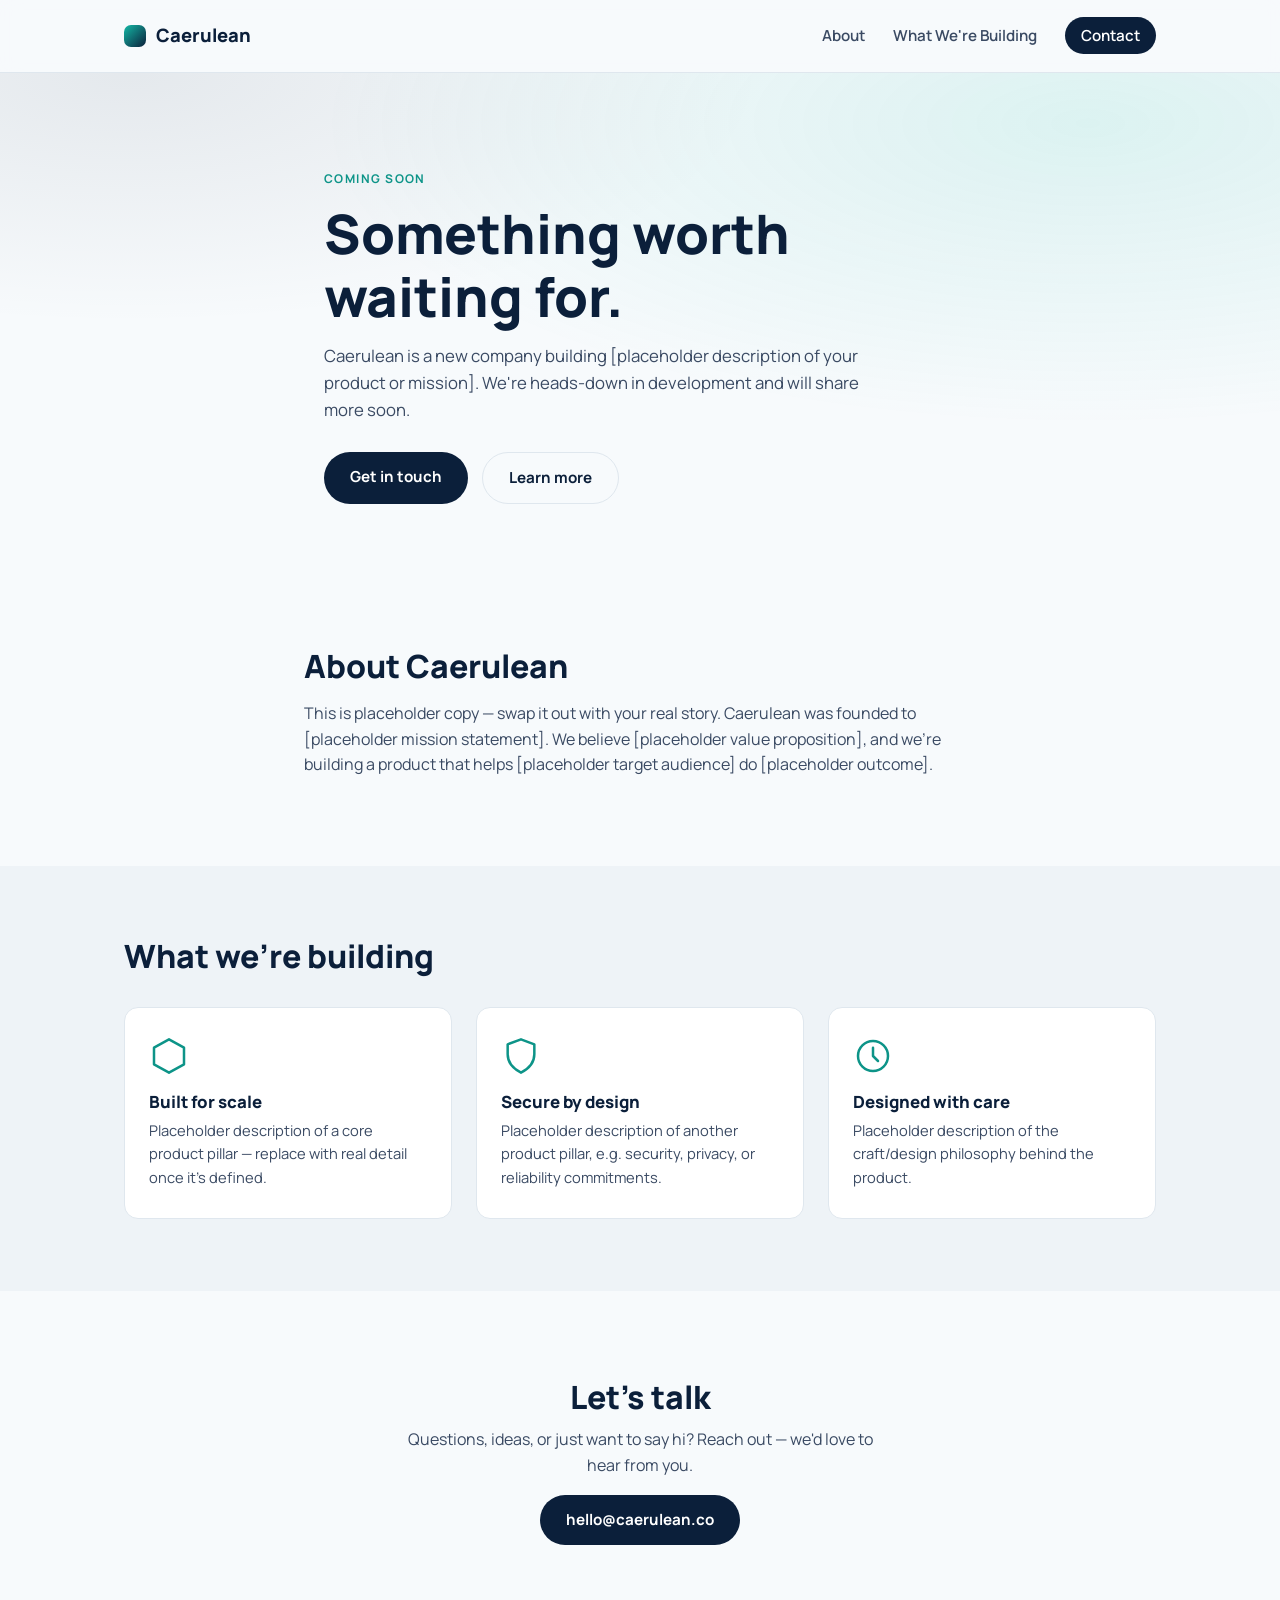
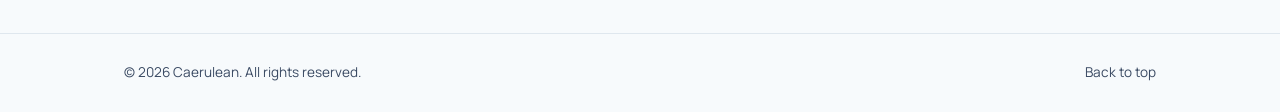
==== index.html @ bc35dc92 "Add first draft of Caerulean landing page Static HTML/CSS/JS site with hero, about, features, and co" ====
<!doctype html>
<html lang="en">
<head>
  <meta charset="UTF-8" />
  <meta name="viewport" content="width=device-width, initial-scale=1.0" />
  <title>Caerulean</title>
  <meta name="description" content="Caerulean is coming soon. We're building something worth waiting for." />
  <link rel="icon" href="favicon.svg" type="image/svg+xml" />
  <link rel="preconnect" href="https://fonts.googleapis.com" />
  <link rel="preconnect" href="https://fonts.gstatic.com" crossorigin />
  <link href="https://fonts.googleapis.com/css2?family=Manrope:wght@400;500;600;700;800&display=swap" rel="stylesheet" />
  <link rel="stylesheet" href="css/styles.css" />
</head>
<body>
  <header class="site-header">
    <nav class="nav container">
      <a class="brand" href="#top">
        <span class="brand-mark" aria-hidden="true"></span>
        <span class="brand-name">Caerulean</span>
      </a>
      <button class="nav-toggle" id="navToggle" aria-label="Toggle menu" aria-expanded="false">
        <span></span><span></span><span></span>
      </button>
      <ul class="nav-links" id="navLinks">
        <li><a href="#about">About</a></li>
        <li><a href="#features">What We're Building</a></li>
        <li><a href="#contact" class="nav-cta">Contact</a></li>
      </ul>
    </nav>
  </header>

  <main id="top">
    <section class="hero">
      <div class="container hero-inner">
        <p class="eyebrow">Coming soon</p>
        <h1>Something worth<br />waiting for.</h1>
        <p class="hero-sub">
          Caerulean is a new company building [placeholder description of your product or
          mission]. We're heads-down in development and will share more soon.
        </p>
        <div class="hero-actions">
          <a href="#contact" class="btn btn-primary">Get in touch</a>
          <a href="#about" class="btn btn-ghost">Learn more</a>
        </div>
      </div>
    </section>

    <section id="about" class="about">
      <div class="container">
        <h2>About Caerulean</h2>
        <p>
          This is placeholder copy — swap it out with your real story. Caerulean was founded
          to [placeholder mission statement]. We believe [placeholder value proposition], and
          we're building a product that helps [placeholder target audience] do [placeholder
          outcome].
        </p>
      </div>
    </section>

    <section id="features" class="features">
      <div class="container">
        <h2>What we're building</h2>
        <div class="feature-grid">
          <article class="feature-card">
            <div class="feature-icon" aria-hidden="true">
              <svg viewBox="0 0 24 24" fill="none"><path d="M12 2 3 7v10l9 5 9-5V7l-9-5Z" stroke="currentColor" stroke-width="1.5" stroke-linejoin="round"/></svg>
            </div>
            <h3>Built for scale</h3>
            <p>Placeholder description of a core product pillar — replace with real detail once it's defined.</p>
          </article>
          <article class="feature-card">
            <div class="feature-icon" aria-hidden="true">
              <svg viewBox="0 0 24 24" fill="none"><path d="M12 2 4 5v6c0 5 3.4 8.7 8 11 4.6-2.3 8-6 8-11V5l-8-3Z" stroke="currentColor" stroke-width="1.5" stroke-linejoin="round"/></svg>
            </div>
            <h3>Secure by design</h3>
            <p>Placeholder description of another product pillar, e.g. security, privacy, or reliability commitments.</p>
          </article>
          <article class="feature-card">
            <div class="feature-icon" aria-hidden="true">
              <svg viewBox="0 0 24 24" fill="none"><circle cx="12" cy="12" r="9" stroke="currentColor" stroke-width="1.5"/><path d="M12 7v5l3 3" stroke="currentColor" stroke-width="1.5" stroke-linecap="round" stroke-linejoin="round"/></svg>
            </div>
            <h3>Designed with care</h3>
            <p>Placeholder description of the craft/design philosophy behind the product.</p>
          </article>
        </div>
      </div>
    </section>

    <section id="contact" class="contact">
      <div class="container contact-inner">
        <h2>Let's talk</h2>
        <p>Questions, ideas, or just want to say hi? Reach out — we'd love to hear from you.</p>
        <a class="btn btn-primary" href="mailto:hello@caerulean.co">hello@caerulean.co</a>
      </div>
    </section>
  </main>

  <footer class="site-footer">
    <div class="container footer-inner">
      <span>&copy; <span id="year"></span> Caerulean. All rights reserved.</span>
      <div class="footer-links">
        <a href="#top">Back to top</a>
      </div>
    </div>
  </footer>

  <script src="js/main.js"></script>
</body>
</html>
---- css/styles.css ----
:root {
  color-scheme: light;
  --ink: #0b1f3a;
  --ink-soft: #3a4a63;
  --teal: #14b8a6;
  --teal-dark: #0d9488;
  --bg: #f7fafc;
  --bg-alt: #eef3f7;
  --card: #ffffff;
  --border: #dfe7ee;
  --radius: 14px;
  --max-width: 1080px;
  --font: "Manrope", -apple-system, BlinkMacSystemFont, "Segoe UI", sans-serif;
}

* {
  box-sizing: border-box;
}

html {
  scroll-behavior: smooth;
}

body {
  margin: 0;
  font-family: var(--font);
  color: var(--ink);
  background: var(--bg);
  line-height: 1.6;
  -webkit-font-smoothing: antialiased;
}

.container {
  max-width: var(--max-width);
  margin: 0 auto;
  padding: 0 24px;
}

h1, h2, h3 {
  font-weight: 800;
  line-height: 1.15;
  margin: 0 0 16px;
}

h2 {
  font-size: clamp(1.6rem, 2.5vw, 2.1rem);
}

p {
  color: var(--ink-soft);
  margin: 0 0 16px;
}

a {
  color: var(--teal-dark);
}

/* Header */

.site-header {
  position: sticky;
  top: 0;
  z-index: 50;
  background: rgba(247, 250, 252, 0.85);
  backdrop-filter: saturate(180%) blur(10px);
  border-bottom: 1px solid var(--border);
}

.nav {
  display: flex;
  align-items: center;
  justify-content: space-between;
  height: 72px;
}

.brand {
  display: flex;
  align-items: center;
  gap: 10px;
  text-decoration: none;
  color: var(--ink);
  font-weight: 800;
  font-size: 1.15rem;
}

.brand-mark {
  width: 22px;
  height: 22px;
  border-radius: 7px;
  background: linear-gradient(135deg, var(--teal) 0%, var(--ink) 100%);
  display: inline-block;
}

.nav-links {
  list-style: none;
  display: flex;
  align-items: center;
  gap: 28px;
  margin: 0;
  padding: 0;
}

.nav-links a {
  color: var(--ink-soft);
  text-decoration: none;
  font-weight: 600;
  font-size: 0.95rem;
}

.nav-links a:hover {
  color: var(--ink);
}

.nav-cta {
  background: var(--ink);
  color: #fff !important;
  padding: 8px 16px;
  border-radius: 999px;
}

.nav-cta:hover {
  background: var(--teal-dark);
}

.nav-toggle {
  display: none;
  flex-direction: column;
  gap: 5px;
  background: none;
  border: none;
  cursor: pointer;
  padding: 8px;
}

.nav-toggle span {
  width: 22px;
  height: 2px;
  background: var(--ink);
  display: block;
}

/* Hero */

.hero {
  padding: 96px 0 72px;
  background:
    radial-gradient(60% 60% at 85% 10%, rgba(20, 184, 166, 0.12), transparent),
    radial-gradient(50% 50% at 10% 0%, rgba(11, 31, 58, 0.08), transparent);
}

.hero-inner {
  max-width: 680px;
}

.eyebrow {
  text-transform: uppercase;
  letter-spacing: 0.12em;
  font-size: 0.75rem;
  font-weight: 700;
  color: var(--teal-dark);
  margin-bottom: 14px;
}

.hero h1 {
  font-size: clamp(2.4rem, 5vw, 3.4rem);
  color: var(--ink);
}

.hero-sub {
  font-size: 1.05rem;
  max-width: 540px;
}

.hero-actions {
  display: flex;
  gap: 14px;
  margin-top: 28px;
  flex-wrap: wrap;
}

.btn {
  display: inline-block;
  padding: 13px 26px;
  border-radius: 999px;
  font-weight: 700;
  text-decoration: none;
  font-size: 0.95rem;
  transition: transform 0.15s ease, background 0.15s ease, color 0.15s ease;
}

.btn:hover {
  transform: translateY(-1px);
}

.btn-primary {
  background: var(--ink);
  color: #fff;
}

.btn-primary:hover {
  background: var(--teal-dark);
}

.btn-ghost {
  background: transparent;
  color: var(--ink);
  border: 1.5px solid var(--border);
}

.btn-ghost:hover {
  border-color: var(--teal-dark);
  color: var(--teal-dark);
}

/* About */

.about {
  padding: 72px 0;
}

.about .container {
  max-width: 720px;
}

/* Features */

.features {
  padding: 72px 0;
  background: var(--bg-alt);
}

.feature-grid {
  display: grid;
  grid-template-columns: repeat(3, 1fr);
  gap: 24px;
  margin-top: 32px;
}

.feature-card {
  background: var(--card);
  border: 1px solid var(--border);
  border-radius: var(--radius);
  padding: 28px 24px;
}

.feature-icon {
  width: 40px;
  height: 40px;
  color: var(--teal-dark);
  margin-bottom: 16px;
}

.feature-icon svg {
  width: 100%;
  height: 100%;
}

.feature-card h3 {
  font-size: 1.05rem;
  margin-bottom: 8px;
}

.feature-card p {
  font-size: 0.92rem;
  margin: 0;
}

/* Contact */

.contact {
  padding: 88px 0;
  text-align: center;
}

.contact-inner {
  max-width: 520px;
}

.contact h2 {
  margin-bottom: 12px;
}

/* Footer */

.site-footer {
  border-top: 1px solid var(--border);
  padding: 28px 0;
}

.footer-inner {
  display: flex;
  justify-content: space-between;
  align-items: center;
  flex-wrap: wrap;
  gap: 12px;
  font-size: 0.85rem;
  color: var(--ink-soft);
}

.footer-links a {
  color: var(--ink-soft);
  text-decoration: none;
}

.footer-links a:hover {
  color: var(--teal-dark);
}

/* Responsive */

@media (max-width: 800px) {
  .feature-grid {
    grid-template-columns: 1fr;
  }
}

@media (max-width: 640px) {
  .nav-toggle {
    display: flex;
  }

  .nav-links {
    position: absolute;
    top: 72px;
    left: 0;
    right: 0;
    background: var(--bg);
    border-bottom: 1px solid var(--border);
    flex-direction: column;
    align-items: flex-start;
    padding: 16px 24px 24px;
    gap: 18px;
    display: none;
  }

  .nav-links.open {
    display: flex;
  }

  .nav-cta {
    padding: 8px 16px;
  }
}
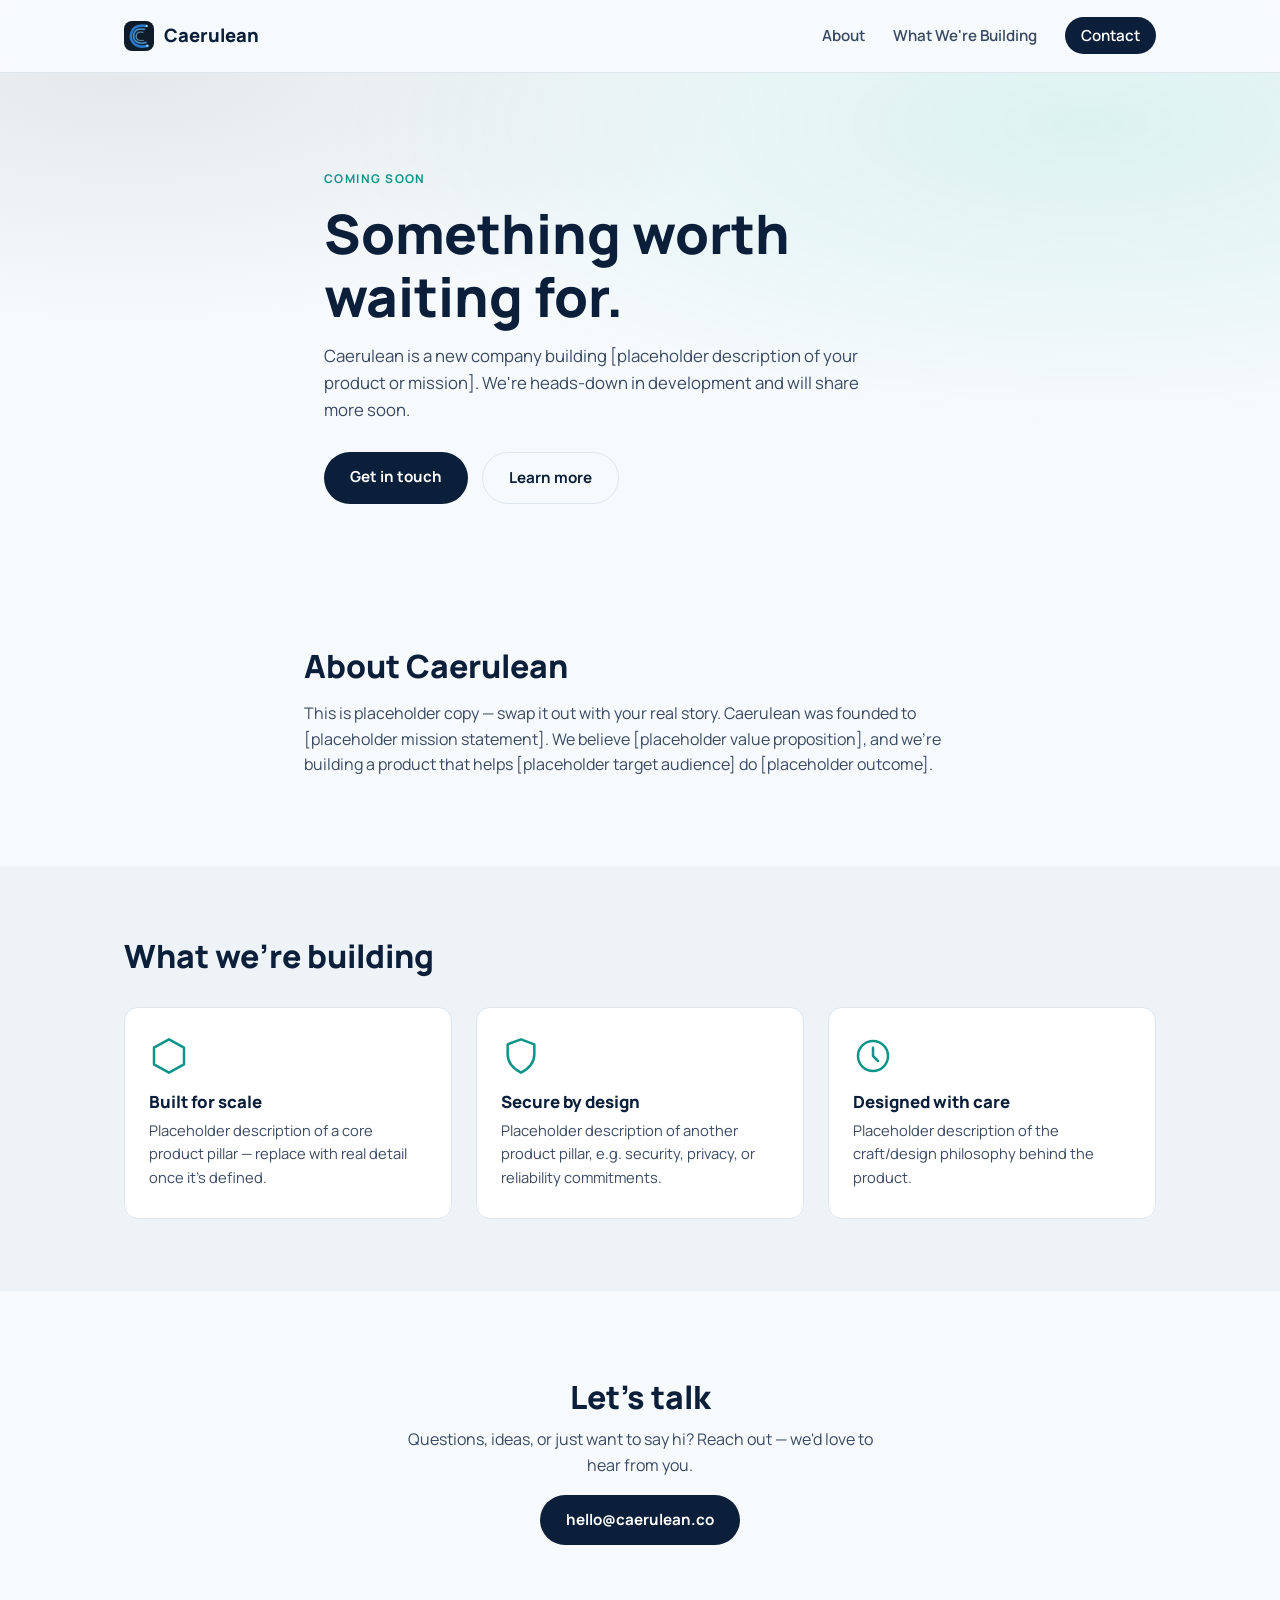
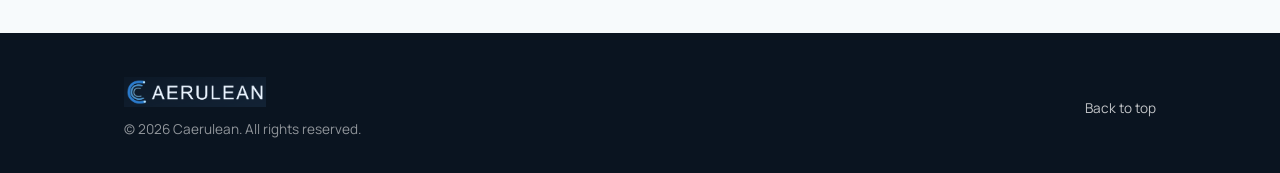
==== commit e105b4f1: "Add real logo, replacing placeholder brand mark Crop the supplied wordmark into a square nav/favicon" ====
--- a/index.html
+++ b/index.html
@@ -5,7 +5,8 @@
   <meta name="viewport" content="width=device-width, initial-scale=1.0" />
   <title>Caerulean</title>
   <meta name="description" content="Caerulean is coming soon. We're building something worth waiting for." />
-  <link rel="icon" href="favicon.svg" type="image/svg+xml" />
+  <link rel="icon" href="img/caerulean-mark-32.png" type="image/png" sizes="32x32" />
+  <link rel="apple-touch-icon" href="img/caerulean-mark-180.png" />
   <link rel="preconnect" href="https://fonts.googleapis.com" />
   <link rel="preconnect" href="https://fonts.gstatic.com" crossorigin />
   <link href="https://fonts.googleapis.com/css2?family=Manrope:wght@400;500;600;700;800&display=swap" rel="stylesheet" />
@@ -15,7 +16,7 @@
   <header class="site-header">
     <nav class="nav container">
       <a class="brand" href="#top">
-        <span class="brand-mark" aria-hidden="true"></span>
+        <img class="brand-mark" src="img/caerulean-mark.png" alt="" width="30" height="30" />
         <span class="brand-name">Caerulean</span>
       </a>
       <button class="nav-toggle" id="navToggle" aria-label="Toggle menu" aria-expanded="false">
@@ -97,7 +98,10 @@
 
   <footer class="site-footer">
     <div class="container footer-inner">
-      <span>&copy; <span id="year"></span> Caerulean. All rights reserved.</span>
+      <div class="footer-brand">
+        <img class="footer-logo" src="img/caerulean-wordmark.png" alt="Caerulean" />
+        <p class="footer-copyright">&copy; <span id="year"></span> Caerulean. All rights reserved.</p>
+      </div>
       <div class="footer-links">
         <a href="#top">Back to top</a>
       </div>
--- a/css/styles.css
+++ b/css/styles.css
@@ -8,6 +8,7 @@
   --bg-alt: #eef3f7;
   --card: #ffffff;
   --border: #dfe7ee;
+  --ink-deep: #0a1420;
   --radius: 14px;
   --max-width: 1080px;
   --font: "Manrope", -apple-system, BlinkMacSystemFont, "Segoe UI", sans-serif;
@@ -84,11 +85,11 @@
 }
 
 .brand-mark {
-  width: 22px;
-  height: 22px;
-  border-radius: 7px;
-  background: linear-gradient(135deg, var(--teal) 0%, var(--ink) 100%);
-  display: inline-block;
+  width: 30px;
+  height: 30px;
+  border-radius: 8px;
+  display: block;
+  object-fit: cover;
 }
 
 .nav-links {
@@ -283,8 +284,8 @@
 /* Footer */
 
 .site-footer {
-  border-top: 1px solid var(--border);
-  padding: 28px 0;
+  background: var(--ink-deep);
+  padding: 44px 0 32px;
 }
 
 .footer-inner {
@@ -292,18 +293,35 @@
   justify-content: space-between;
   align-items: center;
   flex-wrap: wrap;
+  gap: 20px;
+  font-size: 0.85rem;
+}
+
+.footer-brand {
+  display: flex;
+  flex-direction: column;
+  align-items: flex-start;
   gap: 12px;
-  font-size: 0.85rem;
-  color: var(--ink-soft);
+}
+
+.footer-logo {
+  height: 30px;
+  width: auto;
+  display: block;
+}
+
+.footer-copyright {
+  margin: 0;
+  color: rgba(255, 255, 255, 0.55);
 }
 
 .footer-links a {
-  color: var(--ink-soft);
+  color: rgba(255, 255, 255, 0.75);
   text-decoration: none;
 }
 
 .footer-links a:hover {
-  color: var(--teal-dark);
+  color: var(--teal);
 }
 
 /* Responsive */
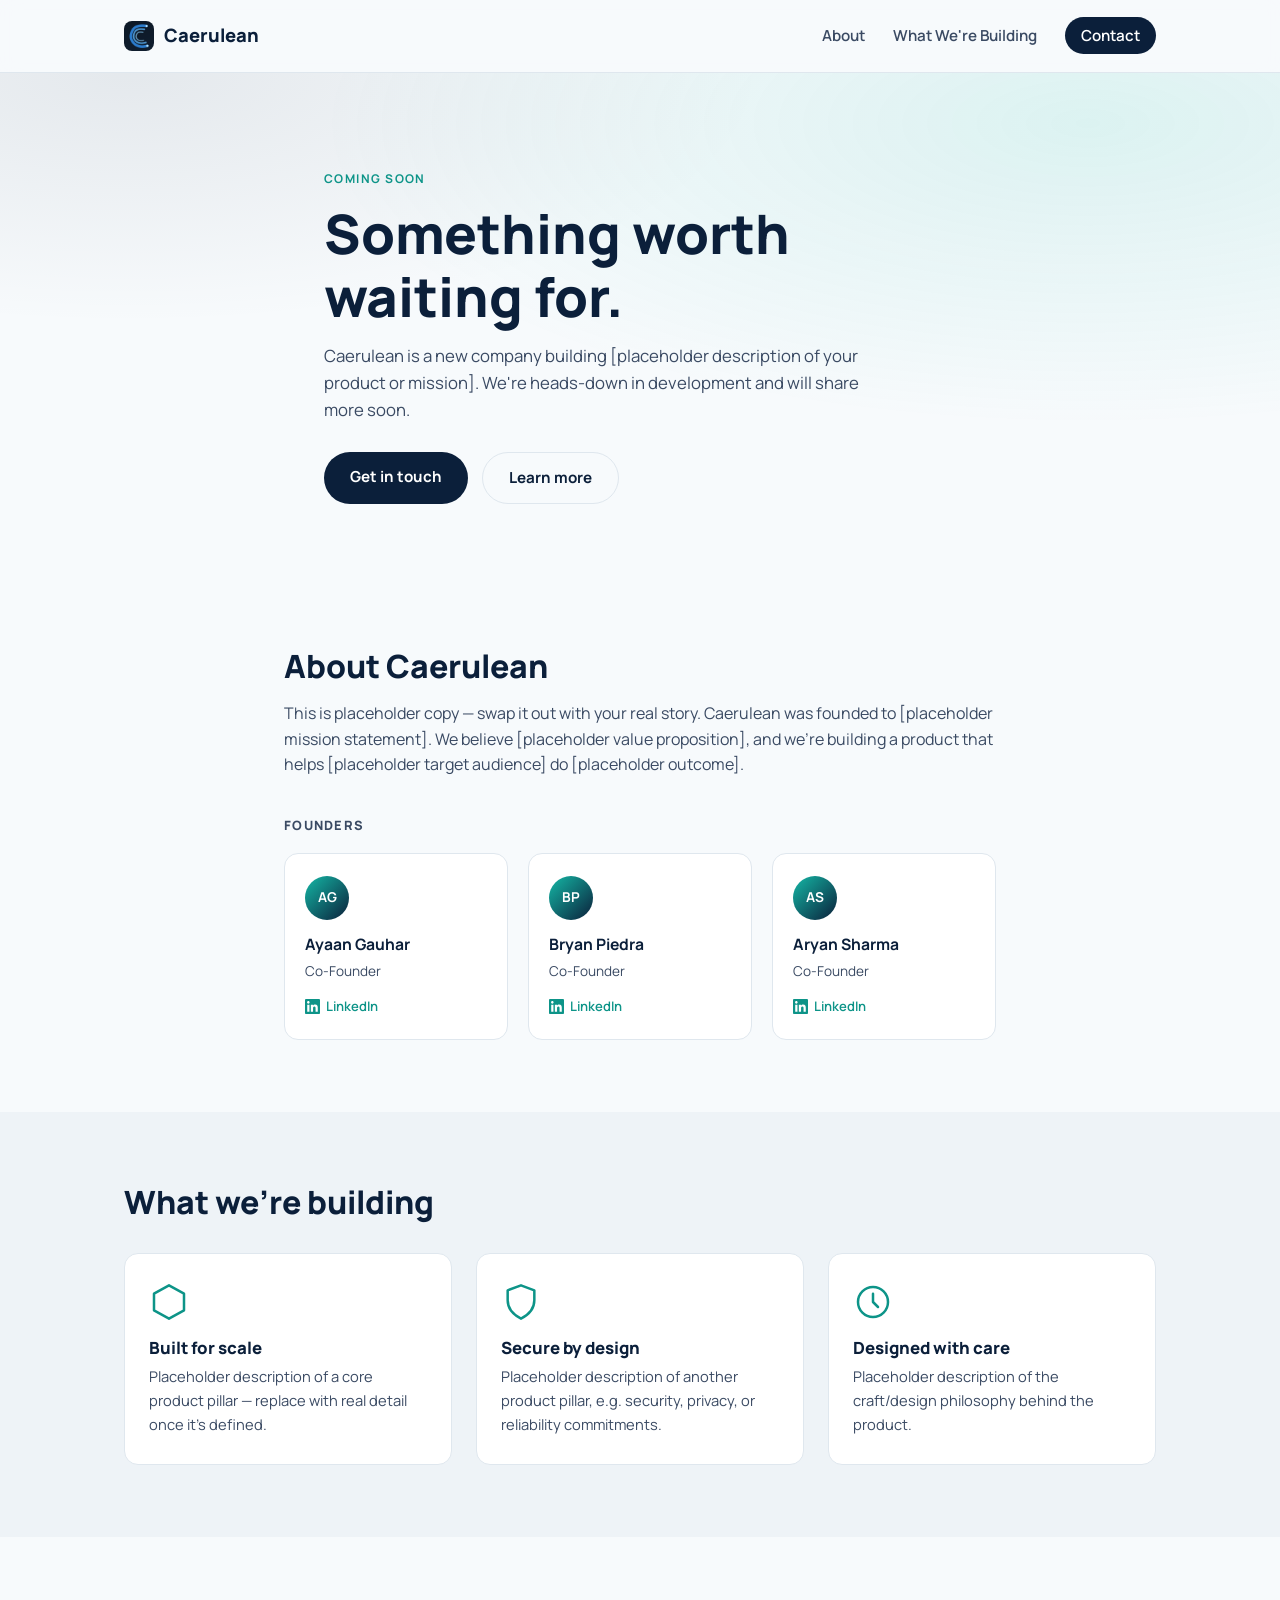
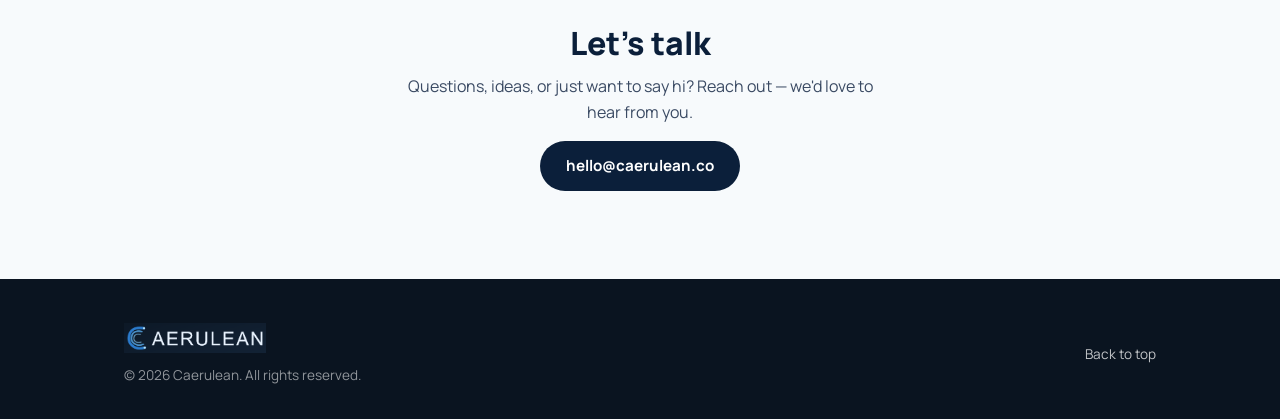
==== commit e723f3d3: "Add founders with LinkedIn links to About section Co-Authored-By: Claude Sonnet 5 <noreply@anthropic" ====
--- a/index.html
+++ b/index.html
@@ -55,6 +55,39 @@
           we're building a product that helps [placeholder target audience] do [placeholder
           outcome].
         </p>
+
+        <div class="founders">
+          <h3>Founders</h3>
+          <div class="founder-grid">
+            <a class="founder-card" href="https://www.linkedin.com/in/ayaan-gauhar" target="_blank" rel="noopener noreferrer">
+              <span class="founder-avatar">AG</span>
+              <span class="founder-name">Ayaan Gauhar</span>
+              <span class="founder-role">Co-Founder</span>
+              <span class="founder-linkedin">
+                <svg viewBox="0 0 24 24" aria-hidden="true"><path d="M20.447 20.452h-3.554v-5.569c0-1.328-.027-3.037-1.852-3.037-1.853 0-2.136 1.445-2.136 2.939v5.667H9.351V9h3.414v1.561h.046c.477-.9 1.637-1.85 3.37-1.85 3.601 0 4.267 2.37 4.267 5.455v6.286zM5.337 7.433c-1.144 0-2.063-.926-2.063-2.065 0-1.138.92-2.063 2.063-2.063 1.14 0 2.064.925 2.064 2.063 0 1.139-.925 2.065-2.064 2.065zm1.782 13.019H3.555V9h3.564v11.452zM22.225 0H1.771C.792 0 0 .774 0 1.729v20.542C0 23.227.792 24 1.771 24h20.451C23.2 24 24 23.227 24 22.271V1.729C24 .774 23.2 0 22.222 0h.003z"/></svg>
+                LinkedIn
+              </span>
+            </a>
+            <a class="founder-card" href="https://www.linkedin.com/in/bryan-piedra/" target="_blank" rel="noopener noreferrer">
+              <span class="founder-avatar">BP</span>
+              <span class="founder-name">Bryan Piedra</span>
+              <span class="founder-role">Co-Founder</span>
+              <span class="founder-linkedin">
+                <svg viewBox="0 0 24 24" aria-hidden="true"><path d="M20.447 20.452h-3.554v-5.569c0-1.328-.027-3.037-1.852-3.037-1.853 0-2.136 1.445-2.136 2.939v5.667H9.351V9h3.414v1.561h.046c.477-.9 1.637-1.85 3.37-1.85 3.601 0 4.267 2.37 4.267 5.455v6.286zM5.337 7.433c-1.144 0-2.063-.926-2.063-2.065 0-1.138.92-2.063 2.063-2.063 1.14 0 2.064.925 2.064 2.063 0 1.139-.925 2.065-2.064 2.065zm1.782 13.019H3.555V9h3.564v11.452zM22.225 0H1.771C.792 0 0 .774 0 1.729v20.542C0 23.227.792 24 1.771 24h20.451C23.2 24 24 23.227 24 22.271V1.729C24 .774 23.2 0 22.222 0h.003z"/></svg>
+                LinkedIn
+              </span>
+            </a>
+            <a class="founder-card" href="https://www.linkedin.com/in/aryan-sharma-b89b9b242/" target="_blank" rel="noopener noreferrer">
+              <span class="founder-avatar">AS</span>
+              <span class="founder-name">Aryan Sharma</span>
+              <span class="founder-role">Co-Founder</span>
+              <span class="founder-linkedin">
+                <svg viewBox="0 0 24 24" aria-hidden="true"><path d="M20.447 20.452h-3.554v-5.569c0-1.328-.027-3.037-1.852-3.037-1.853 0-2.136 1.445-2.136 2.939v5.667H9.351V9h3.414v1.561h.046c.477-.9 1.637-1.85 3.37-1.85 3.601 0 4.267 2.37 4.267 5.455v6.286zM5.337 7.433c-1.144 0-2.063-.926-2.063-2.065 0-1.138.92-2.063 2.063-2.063 1.14 0 2.064.925 2.064 2.063 0 1.139-.925 2.065-2.064 2.065zm1.782 13.019H3.555V9h3.564v11.452zM22.225 0H1.771C.792 0 0 .774 0 1.729v20.542C0 23.227.792 24 1.771 24h20.451C23.2 24 24 23.227 24 22.271V1.729C24 .774 23.2 0 22.222 0h.003z"/></svg>
+                LinkedIn
+              </span>
+            </a>
+          </div>
+        </div>
       </div>
     </section>
 
--- a/css/styles.css
+++ b/css/styles.css
@@ -220,7 +220,85 @@
 }
 
 .about .container {
-  max-width: 720px;
+  max-width: 760px;
+}
+
+.founders {
+  margin-top: 40px;
+}
+
+.founders h3 {
+  font-size: 0.8rem;
+  text-transform: uppercase;
+  letter-spacing: 0.1em;
+  color: var(--ink-soft);
+  margin-bottom: 20px;
+}
+
+.founder-grid {
+  display: grid;
+  grid-template-columns: repeat(3, 1fr);
+  gap: 20px;
+}
+
+.founder-card {
+  display: flex;
+  flex-direction: column;
+  align-items: flex-start;
+  gap: 4px;
+  background: var(--card);
+  border: 1px solid var(--border);
+  border-radius: var(--radius);
+  padding: 22px 20px;
+  text-decoration: none;
+  color: inherit;
+  transition: border-color 0.15s ease, transform 0.15s ease;
+}
+
+.founder-card:hover {
+  border-color: var(--teal-dark);
+  transform: translateY(-2px);
+}
+
+.founder-avatar {
+  width: 44px;
+  height: 44px;
+  border-radius: 50%;
+  display: flex;
+  align-items: center;
+  justify-content: center;
+  background: linear-gradient(135deg, var(--teal) 0%, var(--ink) 100%);
+  color: #fff;
+  font-weight: 700;
+  font-size: 0.85rem;
+  margin-bottom: 8px;
+}
+
+.founder-name {
+  font-weight: 700;
+  font-size: 0.98rem;
+  color: var(--ink);
+}
+
+.founder-role {
+  font-size: 0.85rem;
+  color: var(--ink-soft);
+  margin-bottom: 10px;
+}
+
+.founder-linkedin {
+  display: inline-flex;
+  align-items: center;
+  gap: 6px;
+  font-size: 0.82rem;
+  font-weight: 600;
+  color: var(--teal-dark);
+}
+
+.founder-linkedin svg {
+  width: 15px;
+  height: 15px;
+  fill: currentColor;
 }
 
 /* Features */
@@ -328,6 +406,10 @@
 
 @media (max-width: 800px) {
   .feature-grid {
+    grid-template-columns: 1fr;
+  }
+
+  .founder-grid {
     grid-template-columns: 1fr;
   }
 }
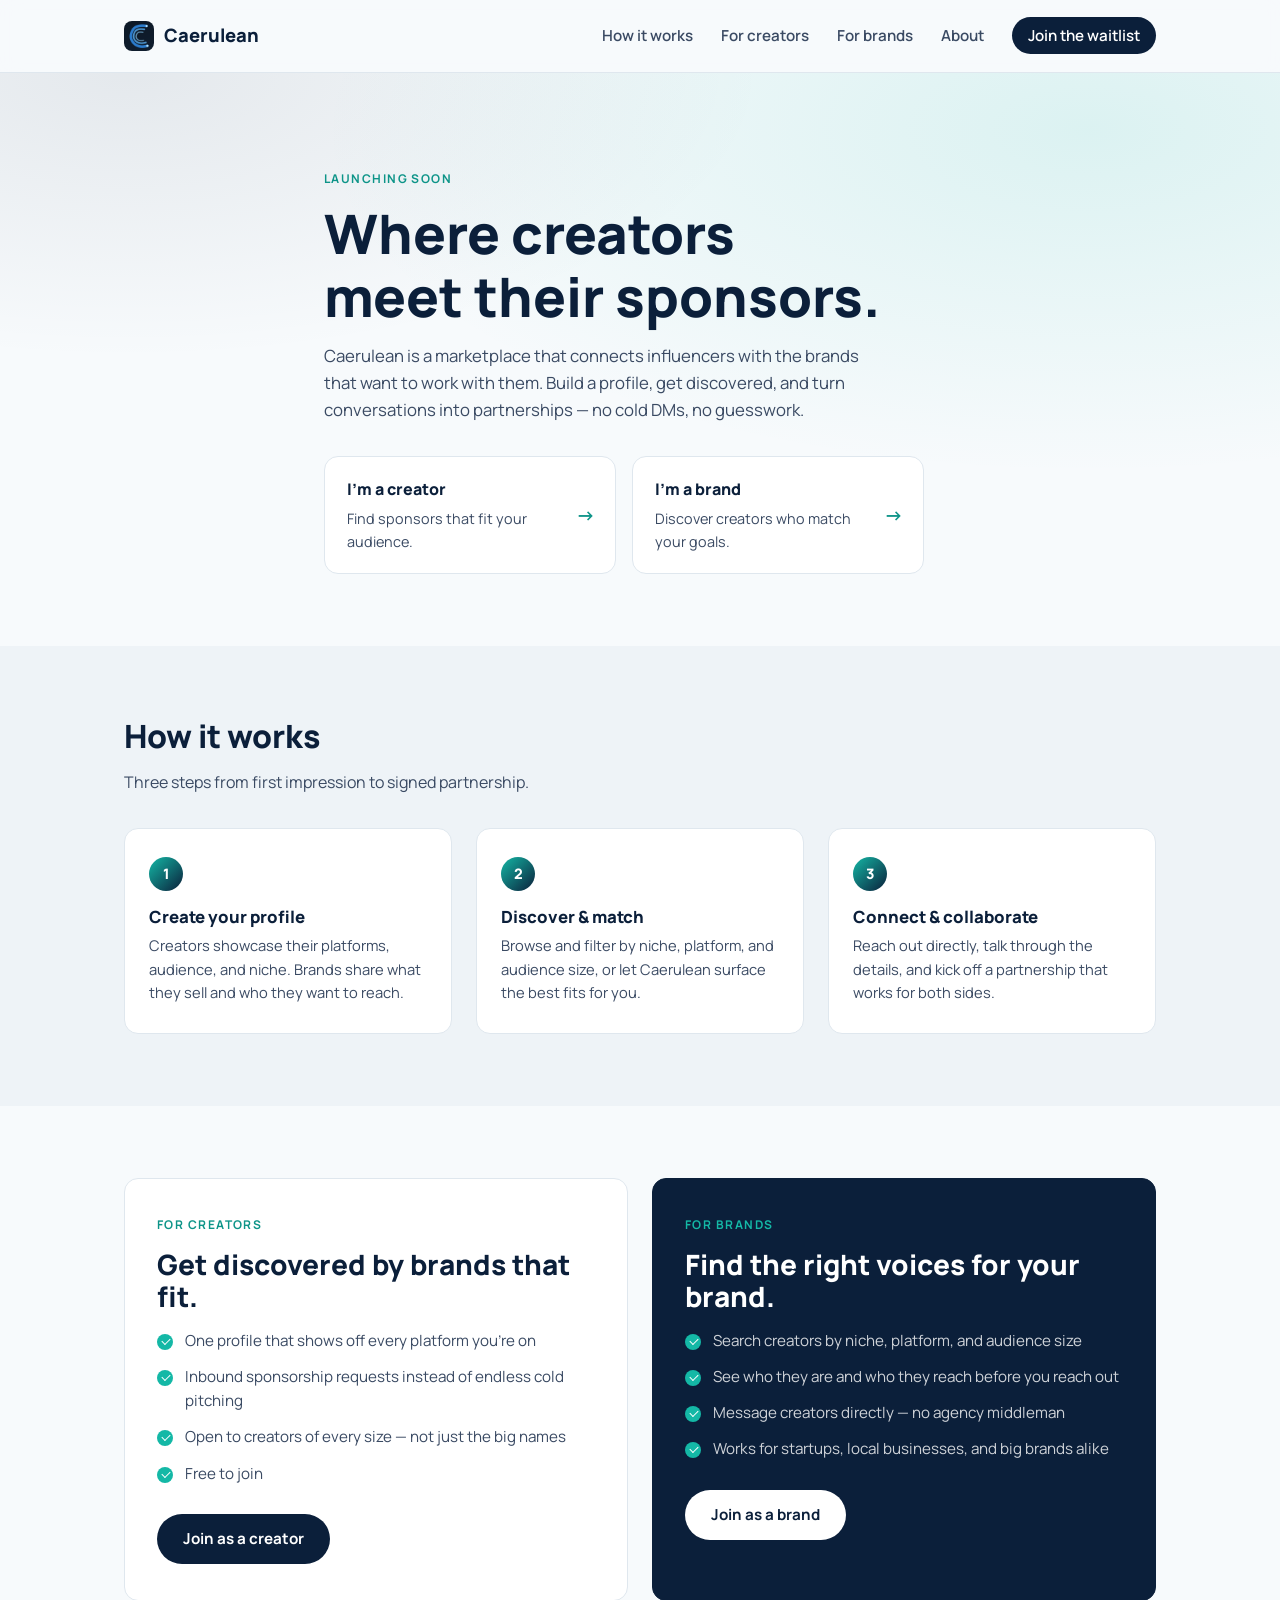
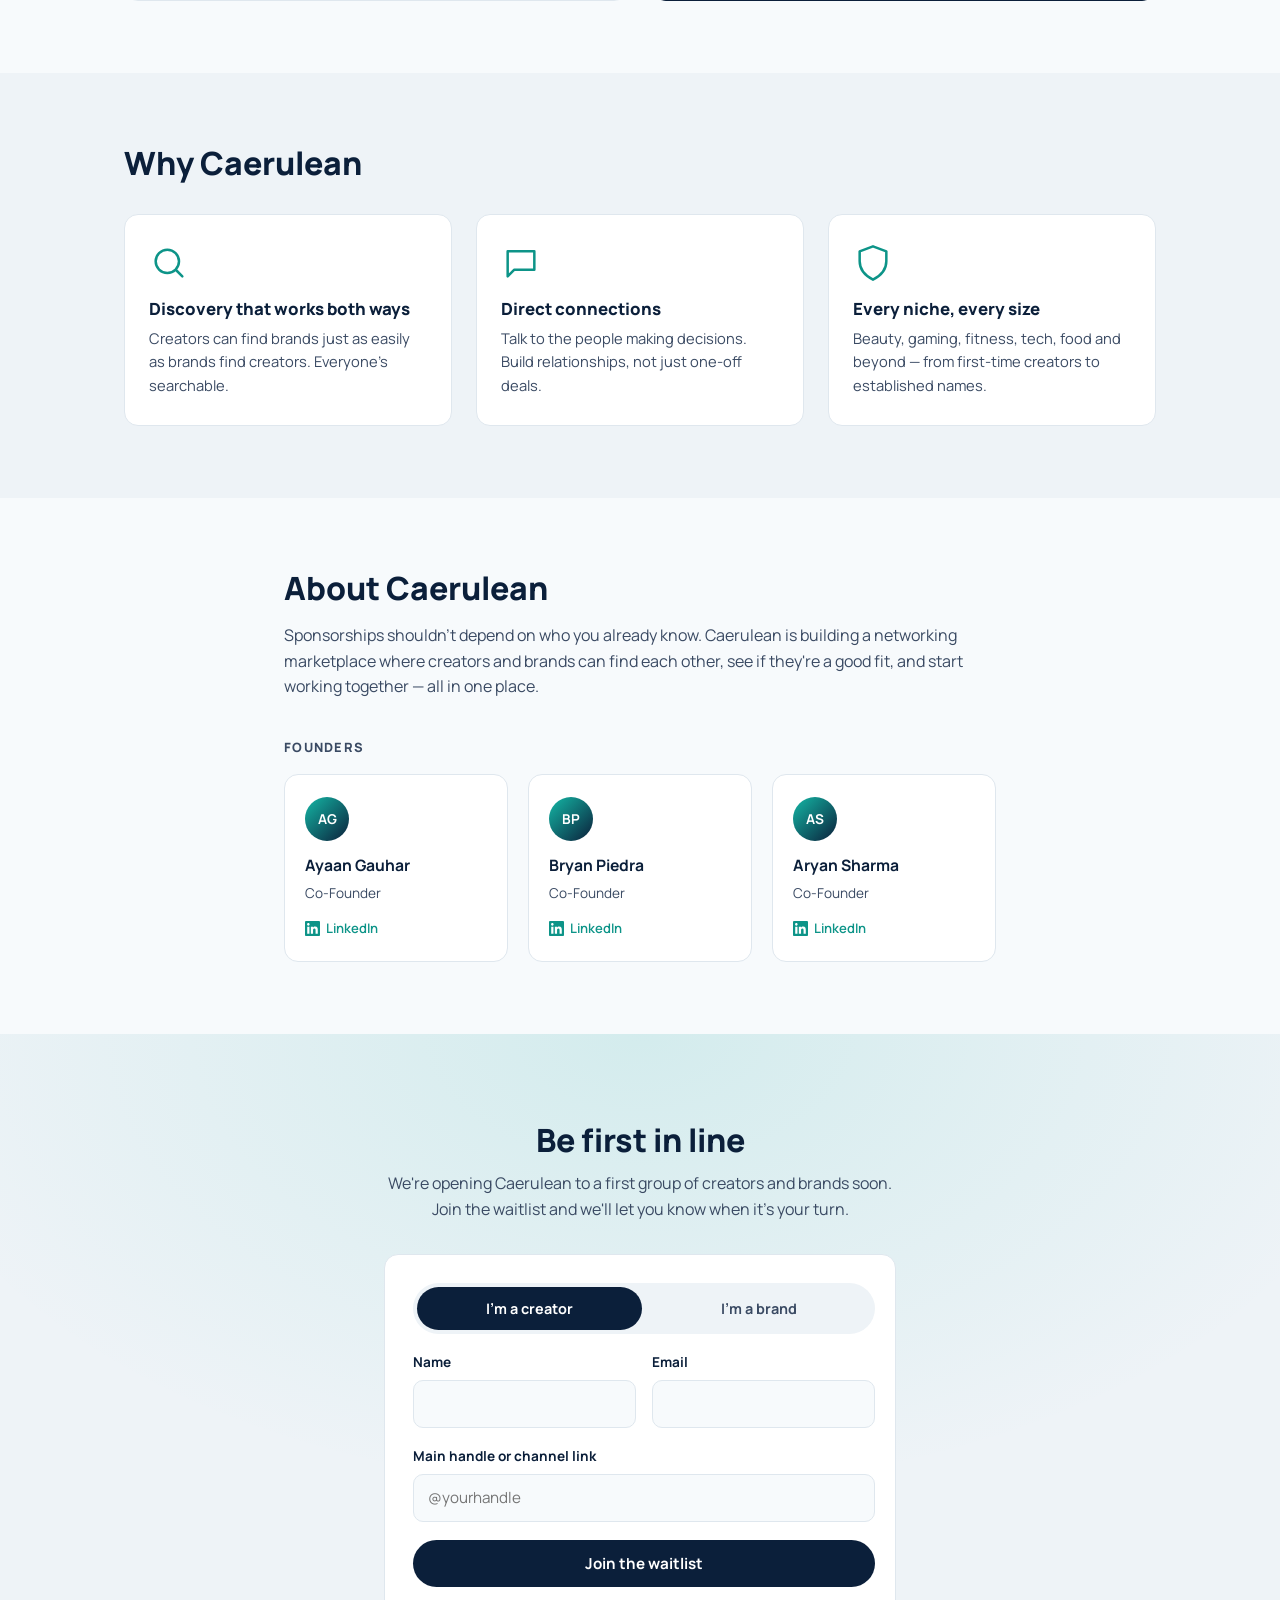
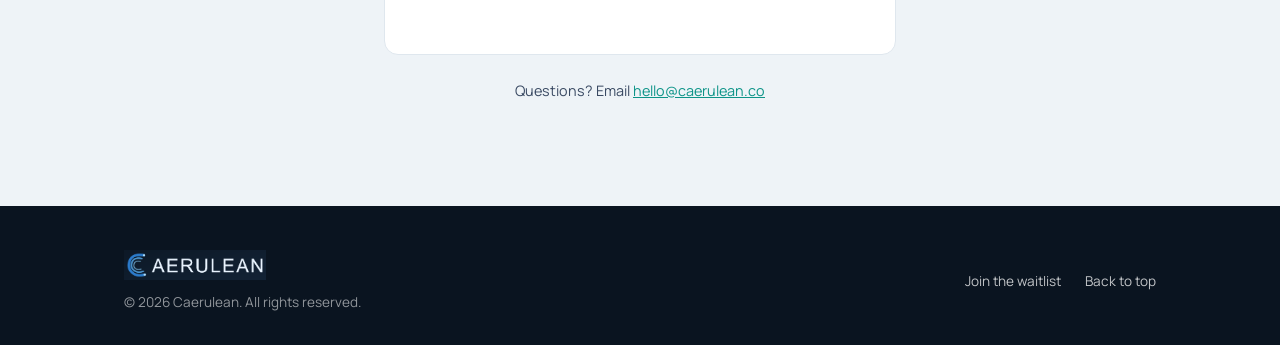
==== commit 70cddd0c: "Turn site into creator-sponsor marketplace landing page Reposition Caerulean as a marketplace connec" ====
--- a/index.html
+++ b/index.html
@@ -3,8 +3,8 @@
 <head>
   <meta charset="UTF-8" />
   <meta name="viewport" content="width=device-width, initial-scale=1.0" />
-  <title>Caerulean</title>
-  <meta name="description" content="Caerulean is coming soon. We're building something worth waiting for." />
+  <title>Caerulean — Where creators meet sponsors</title>
+  <meta name="description" content="Caerulean is a marketplace that connects influencers and creators with brands looking to sponsor them. Join the waitlist." />
   <link rel="icon" href="img/caerulean-mark-32.png" type="image/png" sizes="32x32" />
   <link rel="apple-touch-icon" href="img/caerulean-mark-180.png" />
   <link rel="preconnect" href="https://fonts.googleapis.com" />
@@ -23,9 +23,11 @@
         <span></span><span></span><span></span>
       </button>
       <ul class="nav-links" id="navLinks">
+        <li><a href="#how-it-works">How it works</a></li>
+        <li><a href="#creators">For creators</a></li>
+        <li><a href="#brands">For brands</a></li>
         <li><a href="#about">About</a></li>
-        <li><a href="#features">What We're Building</a></li>
-        <li><a href="#contact" class="nav-cta">Contact</a></li>
+        <li><a href="#waitlist" class="nav-cta">Join the waitlist</a></li>
       </ul>
     </nav>
   </header>
@@ -33,15 +35,104 @@
   <main id="top">
     <section class="hero">
       <div class="container hero-inner">
-        <p class="eyebrow">Coming soon</p>
-        <h1>Something worth<br />waiting for.</h1>
+        <p class="eyebrow">Launching soon</p>
+        <h1>Where creators<br />meet their sponsors.</h1>
         <p class="hero-sub">
-          Caerulean is a new company building [placeholder description of your product or
-          mission]. We're heads-down in development and will share more soon.
+          Caerulean is a marketplace that connects influencers with the brands that want to
+          work with them. Build a profile, get discovered, and turn conversations into
+          partnerships — no cold DMs, no guesswork.
         </p>
-        <div class="hero-actions">
-          <a href="#contact" class="btn btn-primary">Get in touch</a>
-          <a href="#about" class="btn btn-ghost">Learn more</a>
+        <div class="hero-paths">
+          <a href="#waitlist" class="path-card" data-role="creator">
+            <span class="path-label">I'm a creator</span>
+            <span class="path-desc">Find sponsors that fit your audience.</span>
+            <span class="path-arrow" aria-hidden="true">&rarr;</span>
+          </a>
+          <a href="#waitlist" class="path-card" data-role="brand">
+            <span class="path-label">I'm a brand</span>
+            <span class="path-desc">Discover creators who match your goals.</span>
+            <span class="path-arrow" aria-hidden="true">&rarr;</span>
+          </a>
+        </div>
+      </div>
+    </section>
+
+    <section id="how-it-works" class="how">
+      <div class="container">
+        <h2>How it works</h2>
+        <p class="section-sub">Three steps from first impression to signed partnership.</p>
+        <ol class="steps">
+          <li class="step">
+            <span class="step-num">1</span>
+            <h3>Create your profile</h3>
+            <p>Creators showcase their platforms, audience, and niche. Brands share what they sell and who they want to reach.</p>
+          </li>
+          <li class="step">
+            <span class="step-num">2</span>
+            <h3>Discover &amp; match</h3>
+            <p>Browse and filter by niche, platform, and audience size, or let Caerulean surface the best fits for you.</p>
+          </li>
+          <li class="step">
+            <span class="step-num">3</span>
+            <h3>Connect &amp; collaborate</h3>
+            <p>Reach out directly, talk through the details, and kick off a partnership that works for both sides.</p>
+          </li>
+        </ol>
+      </div>
+    </section>
+
+    <section class="audiences">
+      <div class="container audience-grid">
+        <article id="creators" class="audience-card">
+          <p class="eyebrow">For creators</p>
+          <h2>Get discovered by brands that fit.</h2>
+          <ul class="checklist">
+            <li>One profile that shows off every platform you're on</li>
+            <li>Inbound sponsorship requests instead of endless cold pitching</li>
+            <li>Open to creators of every size — not just the big names</li>
+            <li>Free to join</li>
+          </ul>
+          <a href="#waitlist" class="btn btn-primary" data-role="creator">Join as a creator</a>
+        </article>
+        <article id="brands" class="audience-card audience-card-dark">
+          <p class="eyebrow">For brands</p>
+          <h2>Find the right voices for your brand.</h2>
+          <ul class="checklist">
+            <li>Search creators by niche, platform, and audience size</li>
+            <li>See who they are and who they reach before you reach out</li>
+            <li>Message creators directly — no agency middleman</li>
+            <li>Works for startups, local businesses, and big brands alike</li>
+          </ul>
+          <a href="#waitlist" class="btn btn-light" data-role="brand">Join as a brand</a>
+        </article>
+      </div>
+    </section>
+
+    <section id="features" class="features">
+      <div class="container">
+        <h2>Why Caerulean</h2>
+        <div class="feature-grid">
+          <article class="feature-card">
+            <div class="feature-icon" aria-hidden="true">
+              <svg viewBox="0 0 24 24" fill="none"><circle cx="11" cy="11" r="7" stroke="currentColor" stroke-width="1.5"/><path d="m20 20-3.5-3.5" stroke="currentColor" stroke-width="1.5" stroke-linecap="round"/></svg>
+            </div>
+            <h3>Discovery that works both ways</h3>
+            <p>Creators can find brands just as easily as brands find creators. Everyone's searchable.</p>
+          </article>
+          <article class="feature-card">
+            <div class="feature-icon" aria-hidden="true">
+              <svg viewBox="0 0 24 24" fill="none"><path d="M4 5h16v11H8l-4 4V5Z" stroke="currentColor" stroke-width="1.5" stroke-linejoin="round"/></svg>
+            </div>
+            <h3>Direct connections</h3>
+            <p>Talk to the people making decisions. Build relationships, not just one-off deals.</p>
+          </article>
+          <article class="feature-card">
+            <div class="feature-icon" aria-hidden="true">
+              <svg viewBox="0 0 24 24" fill="none"><path d="M12 2 4 5v6c0 5 3.4 8.7 8 11 4.6-2.3 8-6 8-11V5l-8-3Z" stroke="currentColor" stroke-width="1.5" stroke-linejoin="round"/></svg>
+            </div>
+            <h3>Every niche, every size</h3>
+            <p>Beauty, gaming, fitness, tech, food and beyond — from first-time creators to established names.</p>
+          </article>
         </div>
       </div>
     </section>
@@ -50,10 +141,9 @@
       <div class="container">
         <h2>About Caerulean</h2>
         <p>
-          This is placeholder copy — swap it out with your real story. Caerulean was founded
-          to [placeholder mission statement]. We believe [placeholder value proposition], and
-          we're building a product that helps [placeholder target audience] do [placeholder
-          outcome].
+          Sponsorships shouldn't depend on who you already know. Caerulean is building a
+          networking marketplace where creators and brands can find each other, see if
+          they're a good fit, and start working together — all in one place.
         </p>
 
         <div class="founders">
@@ -91,40 +181,36 @@
       </div>
     </section>
 
-    <section id="features" class="features">
-      <div class="container">
-        <h2>What we're building</h2>
-        <div class="feature-grid">
-          <article class="feature-card">
-            <div class="feature-icon" aria-hidden="true">
-              <svg viewBox="0 0 24 24" fill="none"><path d="M12 2 3 7v10l9 5 9-5V7l-9-5Z" stroke="currentColor" stroke-width="1.5" stroke-linejoin="round"/></svg>
-            </div>
-            <h3>Built for scale</h3>
-            <p>Placeholder description of a core product pillar — replace with real detail once it's defined.</p>
-          </article>
-          <article class="feature-card">
-            <div class="feature-icon" aria-hidden="true">
-              <svg viewBox="0 0 24 24" fill="none"><path d="M12 2 4 5v6c0 5 3.4 8.7 8 11 4.6-2.3 8-6 8-11V5l-8-3Z" stroke="currentColor" stroke-width="1.5" stroke-linejoin="round"/></svg>
-            </div>
-            <h3>Secure by design</h3>
-            <p>Placeholder description of another product pillar, e.g. security, privacy, or reliability commitments.</p>
-          </article>
-          <article class="feature-card">
-            <div class="feature-icon" aria-hidden="true">
-              <svg viewBox="0 0 24 24" fill="none"><circle cx="12" cy="12" r="9" stroke="currentColor" stroke-width="1.5"/><path d="M12 7v5l3 3" stroke="currentColor" stroke-width="1.5" stroke-linecap="round" stroke-linejoin="round"/></svg>
-            </div>
-            <h3>Designed with care</h3>
-            <p>Placeholder description of the craft/design philosophy behind the product.</p>
-          </article>
-        </div>
-      </div>
-    </section>
-
-    <section id="contact" class="contact">
-      <div class="container contact-inner">
-        <h2>Let's talk</h2>
-        <p>Questions, ideas, or just want to say hi? Reach out — we'd love to hear from you.</p>
-        <a class="btn btn-primary" href="mailto:hello@caerulean.co">hello@caerulean.co</a>
+    <section id="waitlist" class="waitlist">
+      <div class="container waitlist-inner">
+        <h2>Be first in line</h2>
+        <p>We're opening Caerulean to a first group of creators and brands soon. Join the waitlist and we'll let you know when it's your turn.</p>
+
+        <form class="waitlist-form" id="waitlistForm" data-endpoint="">
+          <fieldset class="role-toggle">
+            <legend class="visually-hidden">I am a</legend>
+            <label><input type="radio" name="role" value="creator" checked /> <span>I'm a creator</span></label>
+            <label><input type="radio" name="role" value="brand" /> <span>I'm a brand</span></label>
+          </fieldset>
+          <div class="field-row">
+            <label class="field">
+              <span>Name</span>
+              <input type="text" name="name" autocomplete="name" required />
+            </label>
+            <label class="field">
+              <span>Email</span>
+              <input type="email" name="email" autocomplete="email" required />
+            </label>
+          </div>
+          <label class="field">
+            <span data-creator-label="Main handle or channel link" data-brand-label="Company website">Main handle or channel link</span>
+            <input type="text" name="link" placeholder="@yourhandle" data-creator-placeholder="@yourhandle" data-brand-placeholder="yourcompany.com" />
+          </label>
+          <button type="submit" class="btn btn-primary btn-block">Join the waitlist</button>
+          <p class="form-status" id="formStatus" role="status" aria-live="polite"></p>
+        </form>
+
+        <p class="waitlist-alt">Questions? Email <a href="mailto:hello@caerulean.co">hello@caerulean.co</a></p>
       </div>
     </section>
   </main>
@@ -136,6 +222,7 @@
         <p class="footer-copyright">&copy; <span id="year"></span> Caerulean. All rights reserved.</p>
       </div>
       <div class="footer-links">
+        <a href="#waitlist">Join the waitlist</a>
         <a href="#top">Back to top</a>
       </div>
     </div>
--- a/css/styles.css
+++ b/css/styles.css
@@ -213,6 +213,209 @@
   color: var(--teal-dark);
 }
 
+.btn-light {
+  background: #fff;
+  color: var(--ink);
+}
+
+.btn-light:hover {
+  background: var(--teal);
+  color: #fff;
+}
+
+.btn-block {
+  display: block;
+  width: 100%;
+  border: none;
+  cursor: pointer;
+  font-family: inherit;
+}
+
+.section-sub {
+  max-width: 560px;
+}
+
+.visually-hidden {
+  position: absolute;
+  width: 1px;
+  height: 1px;
+  overflow: hidden;
+  clip: rect(0 0 0 0);
+  white-space: nowrap;
+}
+
+/* Hero paths */
+
+.hero-paths {
+  display: grid;
+  grid-template-columns: repeat(2, 1fr);
+  gap: 16px;
+  margin-top: 32px;
+  max-width: 600px;
+}
+
+.path-card {
+  position: relative;
+  display: flex;
+  flex-direction: column;
+  gap: 4px;
+  background: var(--card);
+  border: 1px solid var(--border);
+  border-radius: var(--radius);
+  padding: 20px 48px 20px 22px;
+  text-decoration: none;
+  color: inherit;
+  transition: border-color 0.15s ease, transform 0.15s ease;
+}
+
+.path-card:hover {
+  border-color: var(--teal-dark);
+  transform: translateY(-2px);
+}
+
+.path-label {
+  font-weight: 800;
+  color: var(--ink);
+}
+
+.path-desc {
+  font-size: 0.9rem;
+  color: var(--ink-soft);
+}
+
+.path-arrow {
+  position: absolute;
+  right: 20px;
+  top: 50%;
+  transform: translateY(-50%);
+  color: var(--teal-dark);
+  font-weight: 700;
+  font-size: 1.2rem;
+}
+
+/* How it works */
+
+.how {
+  padding: 72px 0;
+  background: var(--bg-alt);
+}
+
+.steps {
+  list-style: none;
+  padding: 0;
+  margin: 32px 0 0;
+  display: grid;
+  grid-template-columns: repeat(3, 1fr);
+  gap: 24px;
+}
+
+.step {
+  background: var(--card);
+  border: 1px solid var(--border);
+  border-radius: var(--radius);
+  padding: 28px 24px;
+}
+
+.step-num {
+  display: inline-flex;
+  align-items: center;
+  justify-content: center;
+  width: 34px;
+  height: 34px;
+  border-radius: 50%;
+  background: linear-gradient(135deg, var(--teal) 0%, var(--ink) 100%);
+  color: #fff;
+  font-weight: 800;
+  font-size: 0.9rem;
+  margin-bottom: 16px;
+}
+
+.step h3 {
+  font-size: 1.05rem;
+  margin-bottom: 8px;
+}
+
+.step p {
+  font-size: 0.92rem;
+  margin: 0;
+}
+
+/* Audiences */
+
+.audiences {
+  padding: 72px 0;
+}
+
+.audience-grid {
+  display: grid;
+  grid-template-columns: repeat(2, 1fr);
+  gap: 24px;
+}
+
+.audience-card {
+  background: var(--card);
+  border: 1px solid var(--border);
+  border-radius: var(--radius);
+  padding: 36px 32px;
+  scroll-margin-top: 96px;
+}
+
+.audience-card h2 {
+  font-size: clamp(1.4rem, 2.2vw, 1.75rem);
+}
+
+.audience-card-dark {
+  background: var(--ink);
+  border-color: var(--ink);
+  color: #fff;
+}
+
+.audience-card-dark .eyebrow {
+  color: var(--teal);
+}
+
+.audience-card-dark .checklist li {
+  color: rgba(255, 255, 255, 0.8);
+}
+
+.checklist {
+  list-style: none;
+  padding: 0;
+  margin: 0 0 28px;
+  display: grid;
+  gap: 12px;
+}
+
+.checklist li {
+  position: relative;
+  padding-left: 28px;
+  color: var(--ink-soft);
+  font-size: 0.95rem;
+}
+
+.checklist li::before {
+  content: "";
+  position: absolute;
+  left: 0;
+  top: 5px;
+  width: 16px;
+  height: 16px;
+  border-radius: 50%;
+  background: var(--teal);
+}
+
+.checklist li::after {
+  content: "";
+  position: absolute;
+  left: 4.5px;
+  top: 9px;
+  width: 7px;
+  height: 4px;
+  border-left: 1.8px solid #fff;
+  border-bottom: 1.8px solid #fff;
+  transform: rotate(-45deg);
+}
+
 /* About */
 
 .about {
@@ -344,19 +547,129 @@
   margin: 0;
 }
 
-/* Contact */
-
-.contact {
+/* Waitlist */
+
+.waitlist {
   padding: 88px 0;
+  background:
+    radial-gradient(60% 60% at 50% 0%, rgba(20, 184, 166, 0.12), transparent),
+    var(--bg-alt);
+}
+
+.waitlist-inner {
+  max-width: 560px;
   text-align: center;
 }
 
-.contact-inner {
-  max-width: 520px;
-}
-
-.contact h2 {
+.waitlist h2 {
   margin-bottom: 12px;
+}
+
+.waitlist-form {
+  margin-top: 32px;
+  background: var(--card);
+  border: 1px solid var(--border);
+  border-radius: var(--radius);
+  padding: 28px;
+  text-align: left;
+  display: grid;
+  gap: 18px;
+}
+
+.role-toggle {
+  border: none;
+  padding: 4px;
+  margin: 0;
+  display: grid;
+  grid-template-columns: 1fr 1fr;
+  gap: 4px;
+  background: var(--bg-alt);
+  border-radius: 999px;
+}
+
+.role-toggle label {
+  position: relative;
+  cursor: pointer;
+}
+
+.role-toggle input {
+  position: absolute;
+  opacity: 0;
+}
+
+.role-toggle span {
+  display: block;
+  text-align: center;
+  padding: 10px 12px;
+  border-radius: 999px;
+  font-weight: 700;
+  font-size: 0.9rem;
+  color: var(--ink-soft);
+  transition: background 0.15s ease, color 0.15s ease;
+}
+
+.role-toggle input:checked + span {
+  background: var(--ink);
+  color: #fff;
+}
+
+.role-toggle input:focus-visible + span {
+  outline: 2px solid var(--teal);
+  outline-offset: 2px;
+}
+
+.field-row {
+  display: grid;
+  grid-template-columns: 1fr 1fr;
+  gap: 16px;
+}
+
+.field {
+  display: grid;
+  gap: 6px;
+}
+
+.field span {
+  font-size: 0.85rem;
+  font-weight: 700;
+  color: var(--ink);
+}
+
+.field input {
+  font: inherit;
+  font-size: 0.95rem;
+  padding: 11px 14px;
+  border: 1.5px solid var(--border);
+  border-radius: 10px;
+  background: var(--bg);
+  color: var(--ink);
+}
+
+.field input:focus {
+  outline: none;
+  border-color: var(--teal-dark);
+  background: #fff;
+}
+
+.form-status {
+  margin: 0;
+  font-size: 0.9rem;
+  font-weight: 600;
+  text-align: center;
+  min-height: 1.4em;
+}
+
+.form-status.success {
+  color: var(--teal-dark);
+}
+
+.form-status.error {
+  color: #c2410c;
+}
+
+.waitlist-alt {
+  margin-top: 24px;
+  font-size: 0.9rem;
 }
 
 /* Footer */
@@ -393,6 +706,11 @@
   color: rgba(255, 255, 255, 0.55);
 }
 
+.footer-links {
+  display: flex;
+  gap: 24px;
+}
+
 .footer-links a {
   color: rgba(255, 255, 255, 0.75);
   text-decoration: none;
@@ -409,8 +727,21 @@
     grid-template-columns: 1fr;
   }
 
-  .founder-grid {
+  .founder-grid,
+  .steps,
+  .audience-grid {
     grid-template-columns: 1fr;
+  }
+}
+
+@media (max-width: 560px) {
+  .hero-paths,
+  .field-row {
+    grid-template-columns: 1fr;
+  }
+
+  .waitlist-form {
+    padding: 20px;
   }
 }
 
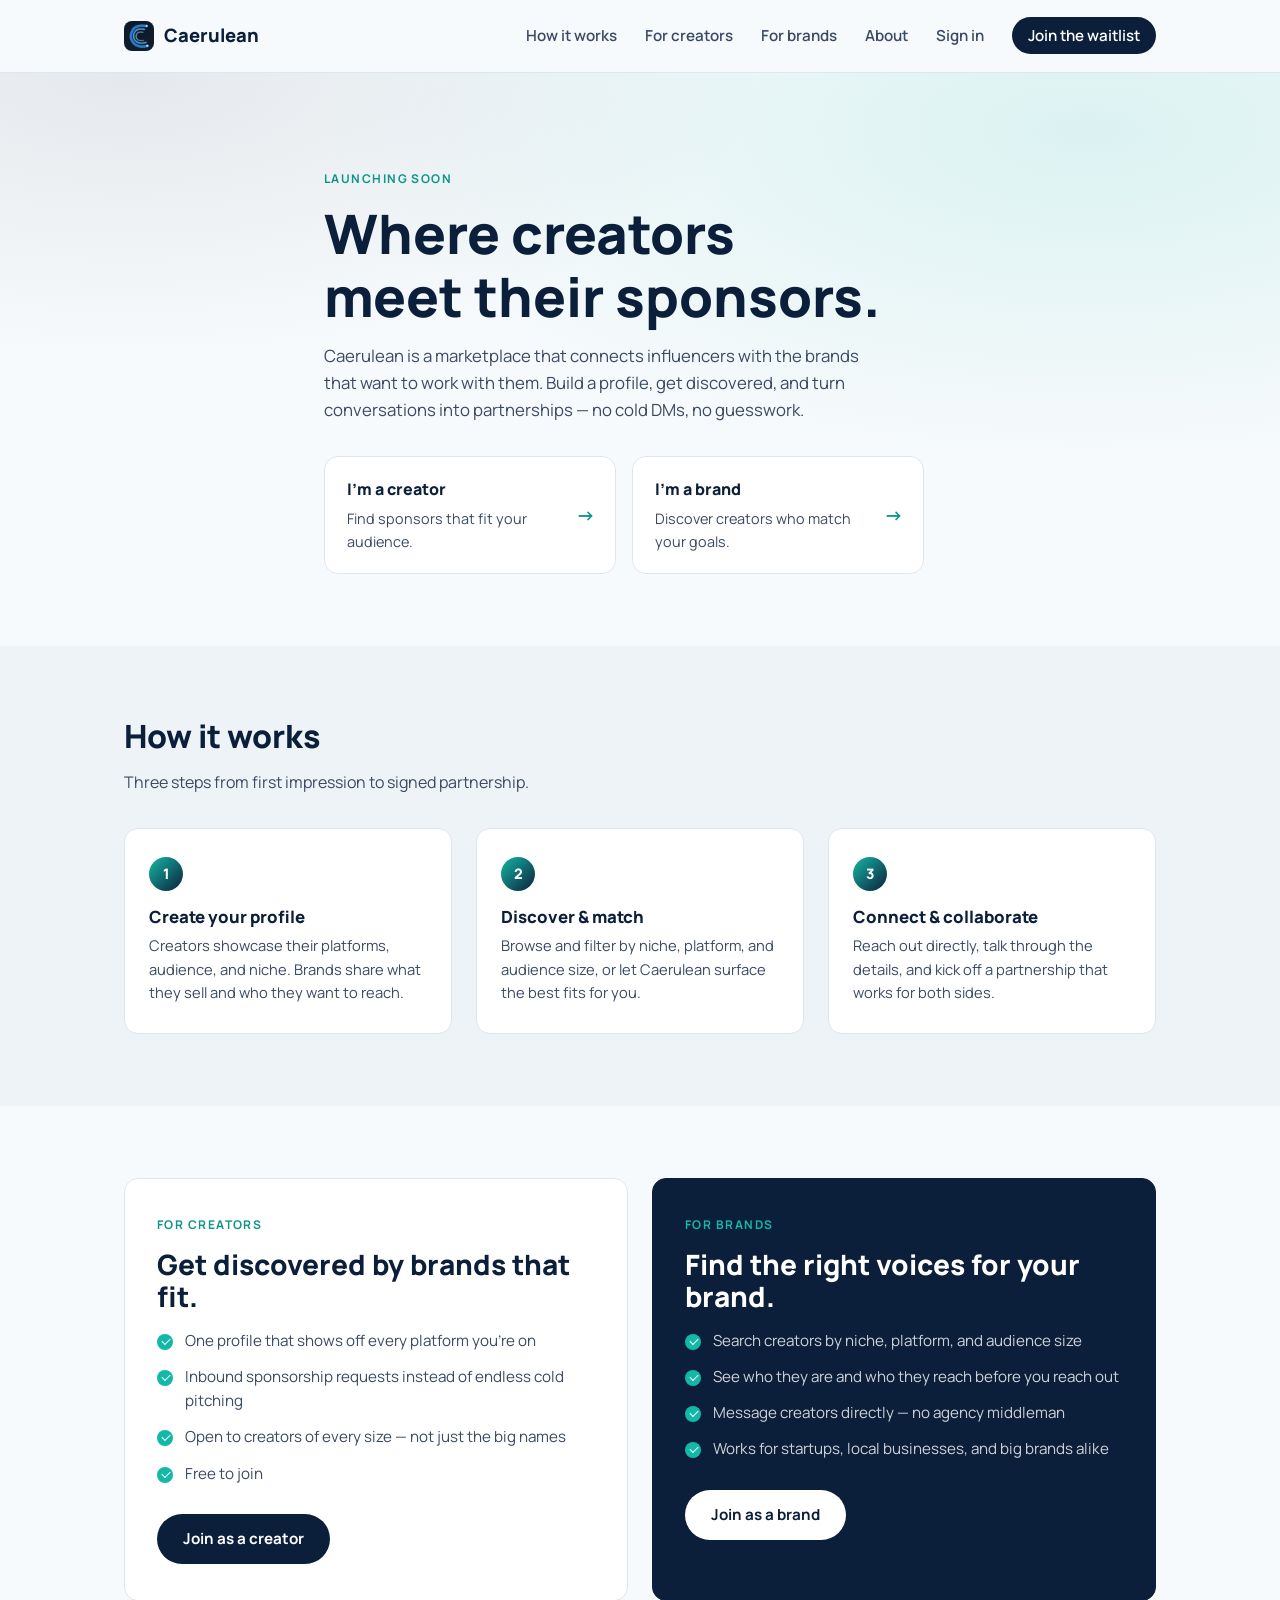
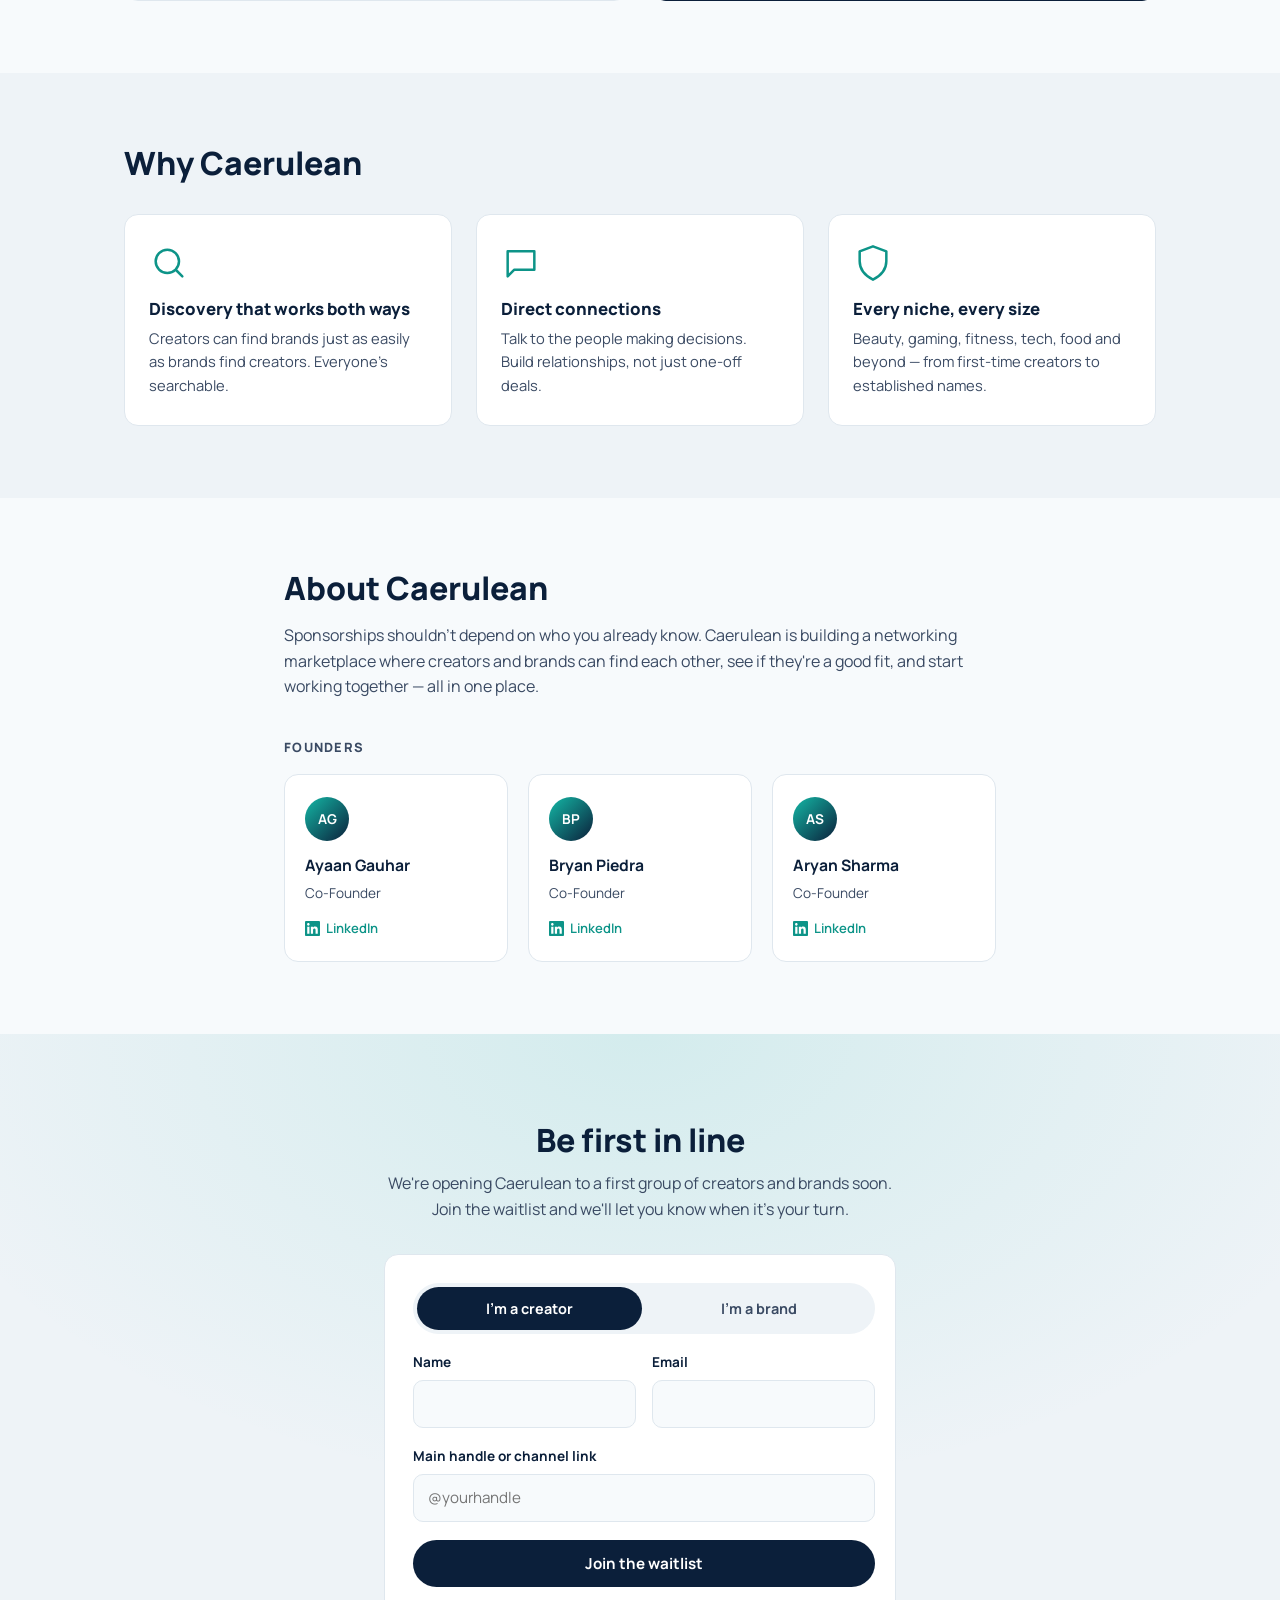
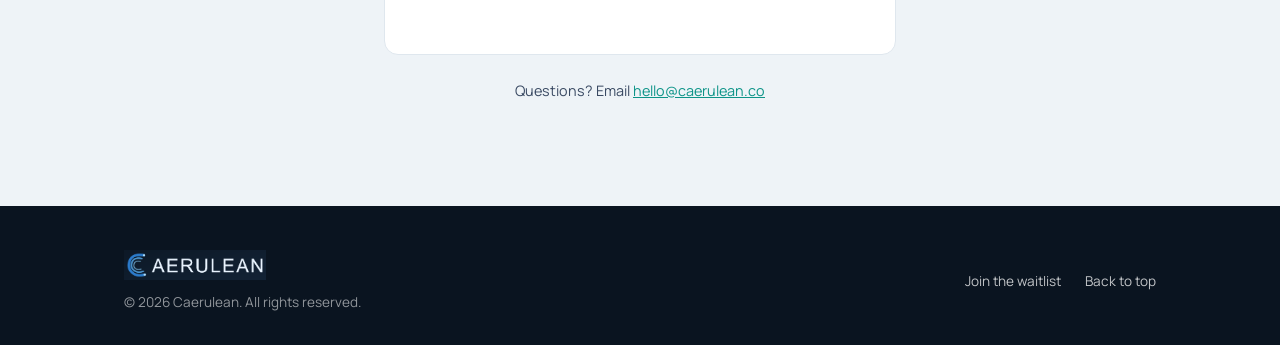
==== commit 4640b947: "Add creator-brand messaging app backed by Supabase New app.html where creators and brands sign in wi" ====
--- a/index.html
+++ b/index.html
@@ -27,6 +27,7 @@
         <li><a href="#creators">For creators</a></li>
         <li><a href="#brands">For brands</a></li>
         <li><a href="#about">About</a></li>
+        <li><a href="app.html">Sign in</a></li>
         <li><a href="#waitlist" class="nav-cta">Join the waitlist</a></li>
       </ul>
     </nav>
